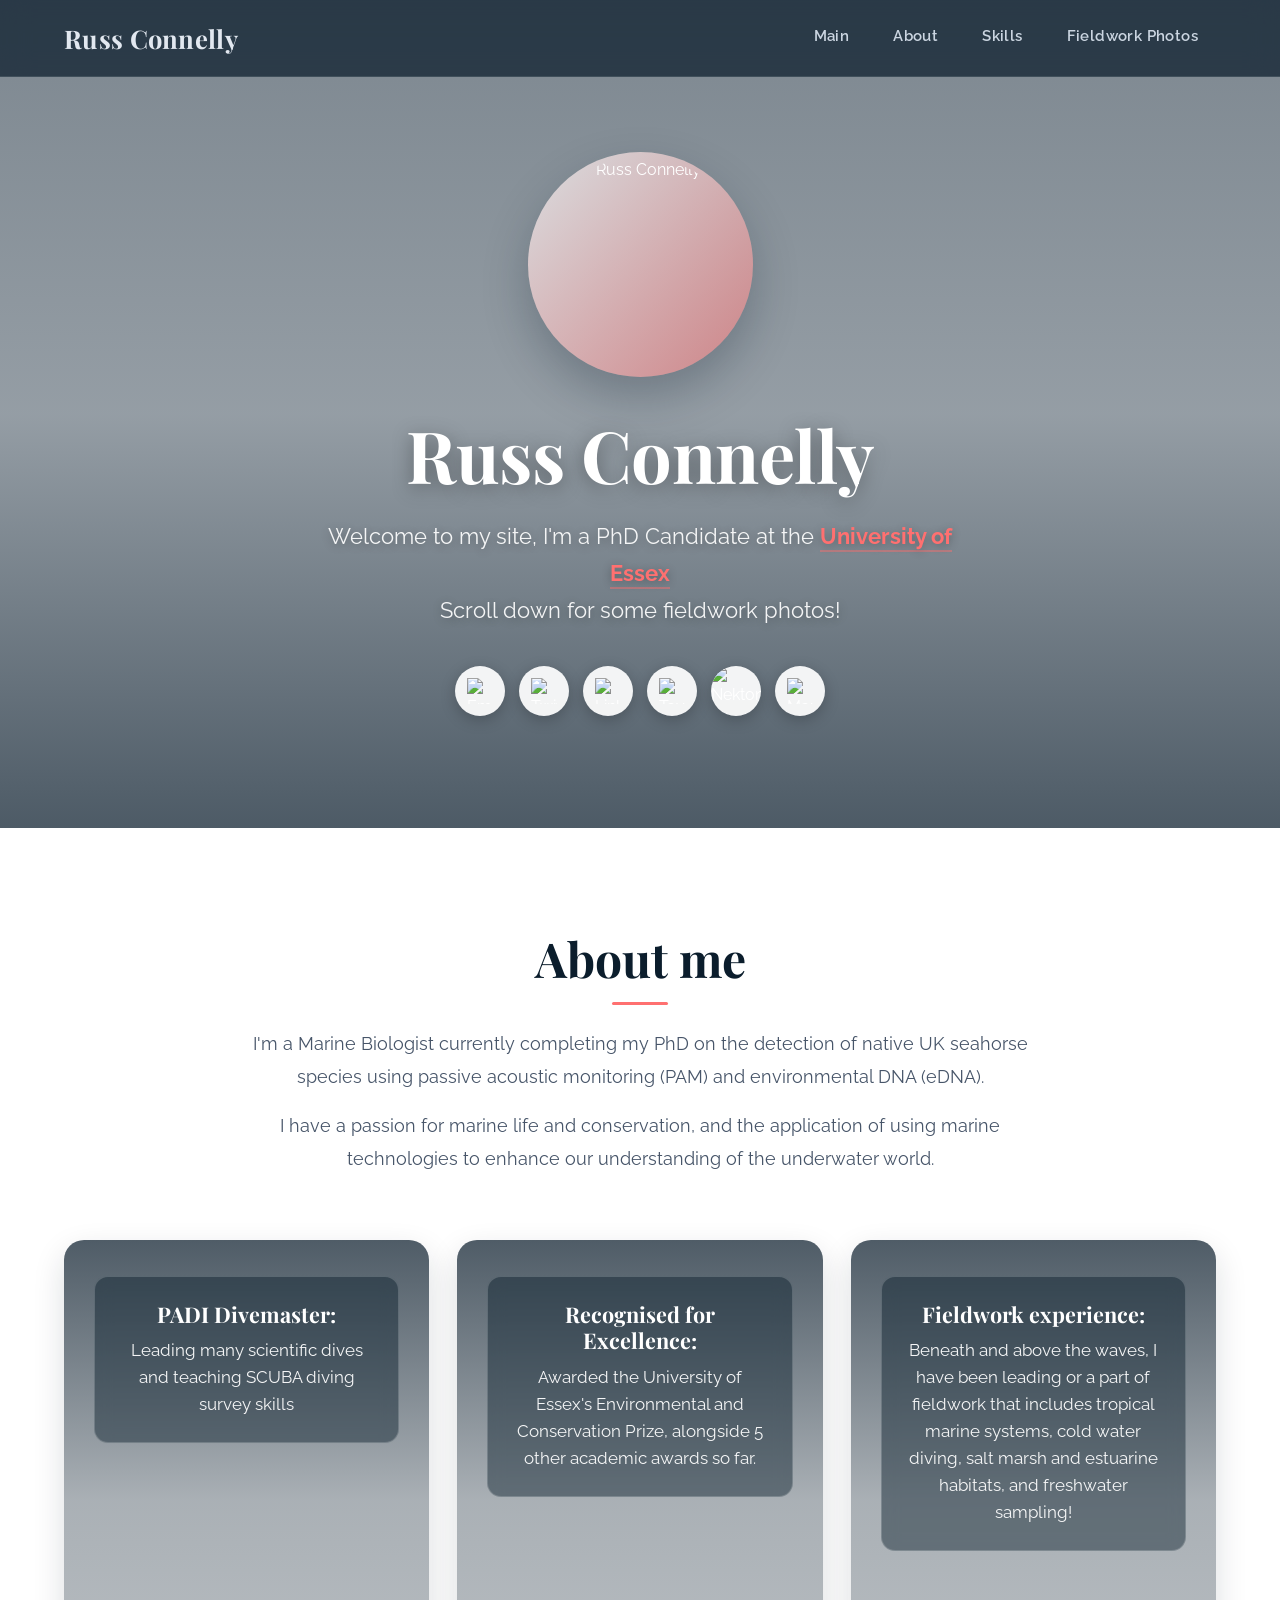
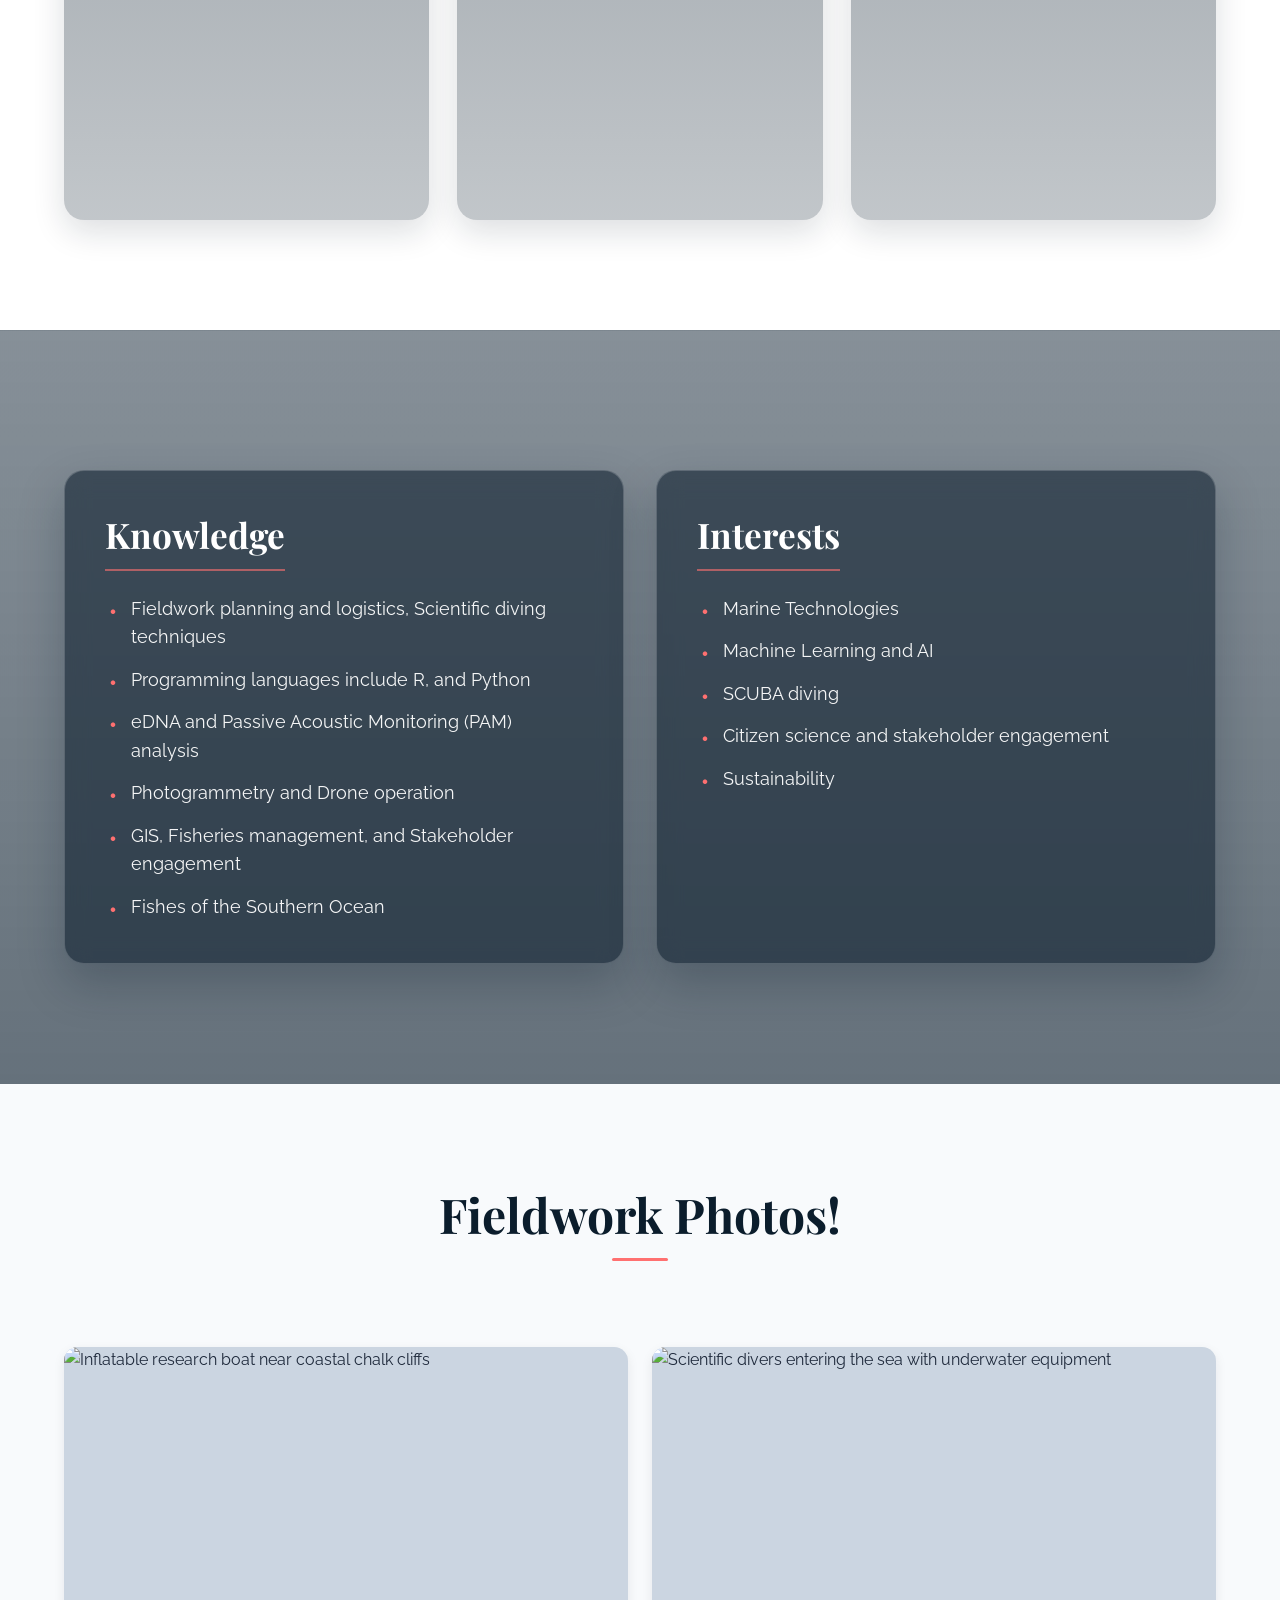
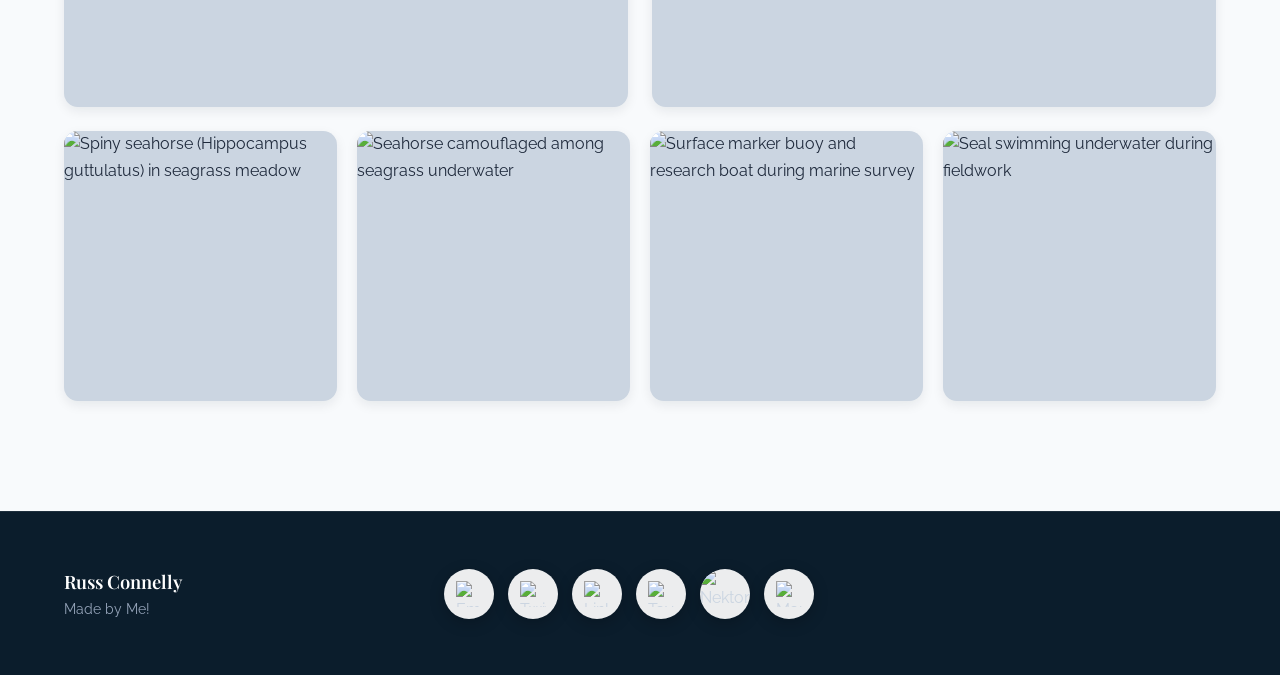
==== index.html @ e9d7b0de "Modernize website design and remove updates section" ====
<!DOCTYPE html>
<html lang="en">
<head>
  <meta charset="utf-8">
  <meta name="viewport" content="width=device-width, initial-scale=1.0">
  <meta name="keywords" content="Marine biology, oceanography, marine ecosystems, marine conservation, marine organisms, marine biodiversity, coral reefs, deep-sea life, marine pollution, marine habitats, marine research, marine biologist, aquatic life, marine science, marine wildlife, coastal ecosystems, ocean conservation, marine animals, marine ecosystems threats, marine life protection, marine species, ocean acidification, marine biology courses, marine mammals, marine biology jobs, marine biology degree, ocean exploration, marine biology careers, marine life diversity, underwater ecosystems, marine ecology, marine biology programs, ocean habitat, marine biology salary, marine biology internships, marine biology research, marine life conservation, sustainable fisheries, endangered marine species, oceanic lifeforms, marine biology graduate programs, marine biology fieldwork, marine food chains, marine plankton, marine ecosystems health, coastal marine life, ocean pollution, marine invertebrates, oceanography degree, climate change impact on oceans, Marine biology UK, marine biology degree UK, University of Essex marine biology, marine biology courses UK, marine biology research UK, UK marine ecosystems, marine conservation UK, marine biology jobs UK, UK coastal ecosystems, UK marine species, Essex marine biology, marine science UK, UK marine biodiversity, marine biology PhD UK, marine life UK, marine biology internships UK, marine research institutes UK, University of Essex marine science, UK oceanography programs, marine habitats UK, UK marine mammals, UK ocean acidification, marine biology fieldwork UK, University of Essex marine conservation, UK coastal marine life, UK marine wildlife, marine biology graduate programs UK, Essex university ocean research, UK marine biology research centres, marine biology scholarships UK, marine biology Essex degree, UK deep-sea ecosystems, UK marine pollution, marine biologist salary UK, marine biology societies UK, UK oceanic lifeforms, marine biology master's UK, marine science courses UK, marine biodiversity Essex, University of Essex environmental science, marine biology career paths UK, UK marine science conferences, UK underwater ecosystems, UK marine life protection, University of Essex marine internships, UK marine biologist training, Essex marine research programs, UK marine food chains, UK sustainable fisheries, marine biology research UK universities">
  <meta name="description" content="Welcome to my site! Here I will share with you what I've been up to in my PhD in Marine Biology!">
  <title>Russ Connelly - Marine Biologist</title>

  <!-- Google Fonts: Playfair Display & Raleway -->
  <link rel="preconnect" href="https://fonts.googleapis.com">
  <link rel="preconnect" href="https://fonts.gstatic.com" crossorigin>
  <link href="https://fonts.googleapis.com/css2?family=Playfair+Display:ital,wght@0,400..900;1,400..900&family=Raleway:ital,wght@0,100..900;1,100..900&display=swap" rel="stylesheet">

  <!-- Main Stylesheet -->
  <link rel="stylesheet" href="index.css" media="screen">

  <!-- Open Graph / Social Meta -->
  <meta property="og:title" content="Russ Connelly - Marine Biologist">
  <meta property="og:description" content="PhD candidate at the University of Essex">
  <meta property="og:image" content="images/IMG_9740.JPEG">
  <meta property="og:url" content="https://russconnelly.github.io/Russ-Connelly/">
  <meta property="og:type" content="website">
  <meta name="theme-color" content="#0b1d2c">

  <script type="application/ld+json">{
    "@context": "https://schema.org",
    "@type": "Person",
    "name": "Russ Connelly",
    "jobTitle": "Marine Biologist & PhD Candidate",
    "affiliation": {
      "@type": "Organization",
      "name": "University of Essex"
    },
    "url": "https://russconnelly.github.io/Russ-Connelly/",
    "sameAs": [
      "mailto:r.connelly@essex.ac.uk",
      "https://x.com/RussConnelly_",
      "https://www.linkedin.com/in/Russ-Connelly/",
      "https://taylorlab.science/",
      "https://nektonmission.org/",
      "https://mtru.uk/"
    ]
  }</script>
</head>
<body>

  <!-- Navigation Header -->
  <header class="site-header" id="sec-11b4">
    <div class="container header-inner">
      <a class="brand-logo" href="#sec-55c2">Russ Connelly</a>

      <button class="menu-toggle" id="menu-toggle" aria-label="Toggle navigation menu" aria-expanded="false">
        <svg viewBox="0 0 24 24" aria-hidden="true">
          <path d="M3 6h18v2H3V6zm0 5h18v2H3v-2zm0 5h18v2H3v-2z"></path>
        </svg>
      </button>

      <nav aria-label="Primary Navigation">
        <ul class="nav-links" id="nav-links">
          <li><a href="#sec-55c2">Main</a></li>
          <li><a href="#sec-413a">About</a></li>
          <li><a href="#sec-7f2e">Skills</a></li>
          <li><a href="#sec-f798">Fieldwork Photos</a></li>
        </ul>
      </nav>
    </div>
  </header>

  <!-- Hero Section -->
  <section class="hero-section" id="sec-55c2">
    <div class="hero-content">
      <div class="hero-avatar-wrap">
        <img class="hero-avatar" src="images/IMG_9740.JPEG" alt="Russ Connelly">
      </div>
      <h1 class="hero-title">Russ Connelly</h1>
      <p class="hero-subtitle">
        Welcome to my site, I'm a PhD Candidate at the
        <a href="https://www.essex.ac.uk/" class="hero-link" target="_blank" rel="noopener">University of Essex</a><br>
        Scroll down for some fieldwork photos!
      </p>

      <div class="social-links" aria-label="Social and Affiliation Links">
        <a class="social-btn" href="mailto:r.connelly@essex.ac.uk" title="Email">
          <img src="images/646094.png" alt="Email">
        </a>
        <a class="social-btn" href="https://x.com/RussConnelly_" target="_blank" rel="noopener" title="Twitter / X">
          <img src="images/11823292.png" alt="Twitter / X">
        </a>
        <a class="social-btn" href="https://www.linkedin.com/in/Russ-Connelly/" target="_blank" rel="noopener" title="LinkedIn">
          <img src="images/2397.png" alt="LinkedIn">
        </a>
        <a class="social-btn" href="https://taylorlab.science/" target="_blank" rel="noopener" title="Taylor Lab">
          <img src="images/dna-science-icon.svg" alt="Taylor Lab">
        </a>
        <a class="social-btn social-btn-full" href="https://nektonmission.org/" target="_blank" rel="noopener" title="Nekton Mission">
          <img src="images/2XUowI1K_400x400.jpg" alt="Nekton Mission">
        </a>
        <a class="social-btn" href="https://mtru.uk/" target="_blank" rel="noopener" title="Marine Technology Research Unit">
          <img src="images/underwater-camera.png" alt="Marine Technology Research Unit">
        </a>
      </div>
    </div>
  </section>

  <!-- About Me Section -->
  <section class="about-section" id="sec-413a">
    <div class="container">
      <div class="section-header">
        <h2 class="section-title">About me</h2>
        <div class="section-lead">
          <p>I'm a Marine Biologist currently completing my PhD on the detection of native UK seahorse species using passive acoustic monitoring (PAM) and environmental DNA (eDNA).</p>
          <p>I have a passion for marine life and conservation, and the application of using marine technologies to enhance our understanding of the underwater world.</p>
        </div>
      </div>

      <div class="feature-grid">
        <article class="feature-card feature-card-1">
          <div class="feature-card-content">
            <h3 class="feature-card-title">PADI Divemaster:</h3>
            <p class="feature-card-text">Leading many scientific dives and teaching SCUBA diving survey skills</p>
          </div>
        </article>

        <article class="feature-card feature-card-2">
          <div class="feature-card-content">
            <h3 class="feature-card-title">Recognised for Excellence:</h3>
            <p class="feature-card-text">Awarded the University of Essex's Environmental and Conservation Prize, alongside 5 other academic awards so far.</p>
          </div>
        </article>

        <article class="feature-card feature-card-3">
          <div class="feature-card-content">
            <h3 class="feature-card-title">Fieldwork experience:</h3>
            <p class="feature-card-text">Beneath and above the waves, I have been leading or a part of fieldwork that includes tropical marine systems, cold water diving, salt marsh and estuarine habitats, and freshwater sampling!</p>
          </div>
        </article>
      </div>
    </div>
  </section>

  <!-- Skills: Knowledge & Interests Section -->
  <section class="skills-section" id="sec-7f2e">
    <div class="container">
      <div class="skills-grid">
        <div class="skills-card">
          <h2>Knowledge</h2>
          <ul class="skills-list">
            <li>Fieldwork planning and logistics, Scientific diving techniques</li>
            <li>Programming languages include R, and Python</li>
            <li>eDNA and Passive Acoustic Monitoring (PAM) analysis</li>
            <li>Photogrammetry and Drone operation</li>
            <li>GIS, Fisheries management, and Stakeholder engagement</li>
            <li>Fishes of the Southern Ocean</li>
          </ul>
        </div>

        <div class="skills-card">
          <h2>Interests</h2>
          <ul class="skills-list">
            <li>Marine Technologies</li>
            <li>Machine Learning and AI</li>
            <li>SCUBA diving</li>
            <li>Citizen science and stakeholder engagement</li>
            <li>Sustainability</li>
          </ul>
        </div>
      </div>
    </div>
  </section>

  <!-- Fieldwork Photos Section -->
  <section class="gallery-section" id="sec-f798">
    <div class="container">
      <div class="section-header">
        <h2 class="section-title">Fieldwork Photos!</h2>
      </div>

      <div class="gallery-top-row">
        <div class="gallery-item" data-full="images/GPTempDownload.JPG">
          <img src="images/GPTempDownload.JPG" alt="Inflatable research boat near coastal chalk cliffs" loading="lazy">
        </div>
        <div class="gallery-item" data-full="images/26ca0979-ddf5-42e2-aeb7-3ee1c2e6e1f6.JPEG">
          <img src="images/26ca0979-ddf5-42e2-aeb7-3ee1c2e6e1f6.JPEG" alt="Scientific divers entering the sea with underwater equipment" loading="lazy">
        </div>
      </div>

      <div class="gallery-bottom-row">
        <div class="gallery-item" data-full="images/IMG_2900.PNG">
          <img src="images/IMG_2900.PNG" alt="Spiny seahorse (Hippocampus guttulatus) in seagrass meadow" loading="lazy">
        </div>
        <div class="gallery-item" data-full="images/IMG_2293.JPEG">
          <img src="images/IMG_2293.JPEG" alt="Seahorse camouflaged among seagrass underwater" loading="lazy">
        </div>
        <div class="gallery-item" data-full="images/GOPR0426.JPG">
          <img src="images/GOPR0426.JPG" alt="Surface marker buoy and research boat during marine survey" loading="lazy">
        </div>
        <div class="gallery-item" data-full="images/WhatsAppImage2024-10-08at12.06.51_e5004b96.jpg">
          <img src="images/WhatsAppImage2024-10-08at12.06.51_e5004b96.jpg" alt="Seal swimming underwater during fieldwork" loading="lazy">
        </div>
      </div>
    </div>
  </section>

  <!-- Lightbox Modal for Photos -->
  <div class="lightbox" id="lightbox" role="dialog" aria-modal="true" aria-label="Photo preview">
    <button class="lightbox-close" id="lightbox-close" aria-label="Close photo preview">&times;</button>
    <img class="lightbox-img" id="lightbox-img" src="" alt="Expanded fieldwork photo">
  </div>

  <!-- Footer -->
  <footer class="site-footer" id="sec-e04b">
    <div class="container footer-inner">
      <div class="footer-brand">
        <h6>
          Russ Connelly
          <span>Made by Me!</span>
        </h6>
      </div>

      <div class="social-links" aria-label="Footer Social and Affiliation Links">
        <a class="social-btn" href="mailto:r.connelly@essex.ac.uk" title="Email">
          <img src="images/646094.png" alt="Email">
        </a>
        <a class="social-btn" href="https://x.com/RussConnelly_" target="_blank" rel="noopener" title="Twitter / X">
          <img src="images/11823292.png" alt="Twitter / X">
        </a>
        <a class="social-btn" href="https://www.linkedin.com/in/Russ-Connelly/" target="_blank" rel="noopener" title="LinkedIn">
          <img src="images/2397.png" alt="LinkedIn">
        </a>
        <a class="social-btn" href="https://taylorlab.science/" target="_blank" rel="noopener" title="Taylor Lab">
          <img src="images/dna-science-icon.svg" alt="Taylor Lab">
        </a>
        <a class="social-btn social-btn-full" href="https://nektonmission.org/" target="_blank" rel="noopener" title="Nekton Mission">
          <img src="images/2XUowI1K_400x400.jpg" alt="Nekton Mission">
        </a>
        <a class="social-btn" href="https://mtru.uk/" target="_blank" rel="noopener" title="Marine Technology Research Unit">
          <img src="images/underwater-camera.png" alt="Marine Technology Research Unit">
        </a>
      </div>

      <div class="footer-spacer" aria-hidden="true"></div>
    </div>
  </footer>

  <!-- Interactive Scripts (Mobile Menu, Sticky Header, Photo Lightbox) -->
  <script>
    // Header scroll state
    const header = document.getElementById('sec-11b4');
    window.addEventListener('scroll', () => {
      if (window.scrollY > 30) {
        header.classList.add('scrolled');
      } else {
        header.classList.remove('scrolled');
      }
    });

    // Mobile navigation toggle
    const menuToggle = document.getElementById('menu-toggle');
    const navLinks = document.getElementById('nav-links');
    menuToggle.addEventListener('click', () => {
      const isOpen = navLinks.classList.toggle('open');
      menuToggle.setAttribute('aria-expanded', isOpen);
    });

    navLinks.querySelectorAll('a').forEach(link => {
      link.addEventListener('click', () => {
        navLinks.classList.remove('open');
        menuToggle.setAttribute('aria-expanded', 'false');
      });
    });

    // Lightbox for fieldwork photos
    const lightbox = document.getElementById('lightbox');
    const lightboxImg = document.getElementById('lightbox-img');
    const lightboxClose = document.getElementById('lightbox-close');

    document.querySelectorAll('.gallery-item').forEach(item => {
      item.addEventListener('click', () => {
        const fullSrc = item.getAttribute('data-full');
        const imgAlt = item.querySelector('img').getAttribute('alt');
        lightboxImg.src = fullSrc;
        lightboxImg.alt = imgAlt;
        lightbox.classList.add('open');
      });
    });

    const closeLightbox = () => {
      lightbox.classList.remove('open');
      setTimeout(() => { lightboxImg.src = ''; }, 250);
    };

    lightboxClose.addEventListener('click', closeLightbox);
    lightbox.addEventListener('click', (e) => {
      if (e.target === lightbox) closeLightbox();
    });
    document.addEventListener('keydown', (e) => {
      if (e.key === 'Escape' && lightbox.classList.contains('open')) {
        closeLightbox();
      }
    });
  </script>
</body>
</html>
---- index.css ----
/* ==========================================================================
   Russ Connelly - Marine Biologist Portfolio
   Modernized Custom Stylesheet (Preserving Playfair Display & Raleway Vibe)
   ========================================================================== */

:root {
  --font-heading: 'Playfair Display', Georgia, serif;
  --font-body: 'Raleway', -apple-system, BlinkMacSystemFont, sans-serif;
  --color-ocean-deep: #0b1d2c;
  --color-ocean-mid: #13334c;
  --color-teal: #38bdf8;
  --color-coral: #ff7070;
  --color-coral-hover: #ff5252;
  --color-text-dark: #1e293b;
  --color-text-muted: #475569;
  --color-bg-light: #f8fafc;
  --color-white: #ffffff;
  --shadow-sm: 0 4px 12px rgba(11, 29, 44, 0.08);
  --shadow-md: 0 12px 32px rgba(11, 29, 44, 0.14);
  --shadow-lg: 0 20px 45px rgba(11, 29, 44, 0.25);
  --radius-md: 14px;
  --radius-lg: 20px;
  --transition: 0.3s cubic-bezier(0.25, 0.8, 0.25, 1);
}

*, *::before, *::after {
  box-sizing: border-box;
  margin: 0;
  padding: 0;
}

html {
  scroll-behavior: smooth;
  font-size: 16px;
}

body {
  font-family: var(--font-body);
  color: var(--color-text-dark);
  background-color: var(--color-bg-light);
  line-height: 1.65;
  overflow-x: hidden;
  -webkit-font-smoothing: antialiased;
}

h1, h2, h3, h4, h5, h6 {
  font-family: var(--font-heading);
  font-weight: 700;
  line-height: 1.25;
}

a {
  color: inherit;
  text-decoration: none;
  transition: var(--transition);
}

img {
  max-width: 100%;
  display: block;
}

.container {
  max-width: 1200px;
  margin: 0 auto;
  padding: 0 24px;
}

/* ==========================================================================
   Navigation Header
   ========================================================================== */

.site-header {
  position: fixed;
  top: 0;
  left: 0;
  width: 100%;
  z-index: 1000;
  background: rgba(11, 29, 44, 0.72);
  backdrop-filter: blur(14px);
  -webkit-backdrop-filter: blur(14px);
  border-bottom: 1px solid rgba(255, 255, 255, 0.1);
  transition: var(--transition);
}

.site-header.scrolled {
  background: rgba(11, 29, 44, 0.92);
  box-shadow: 0 4px 20px rgba(0, 0, 0, 0.25);
}

.header-inner {
  display: flex;
  align-items: center;
  justify-content: space-between;
  height: 76px;
}

.brand-logo {
  font-family: var(--font-heading);
  font-size: 1.6rem;
  font-weight: 700;
  color: #e2e8f0;
  letter-spacing: 0.3px;
}

.brand-logo:hover {
  color: var(--color-white);
}

.nav-links {
  display: flex;
  align-items: center;
  gap: 8px;
  list-style: none;
}

.nav-links a {
  display: inline-block;
  padding: 8px 18px;
  color: #cbd5e1;
  font-weight: 600;
  font-size: 0.95rem;
  letter-spacing: 0.4px;
  border-bottom: 2px solid transparent;
  transition: var(--transition);
}

.nav-links a:hover,
.nav-links a.active {
  color: var(--color-white);
  border-bottom-color: #94a3b8;
}

/* Mobile Menu Button */
.menu-toggle {
  display: none;
  background: transparent;
  border: none;
  color: var(--color-white);
  cursor: pointer;
  padding: 8px;
  z-index: 1002;
}

.menu-toggle svg {
  width: 28px;
  height: 28px;
  fill: currentColor;
}

/* ==========================================================================
   Hero Section (#sec-55c2)
   ========================================================================== */

.hero-section {
  position: relative;
  min-height: 92vh;
  display: flex;
  align-items: center;
  justify-content: center;
  padding: 130px 24px 90px;
  background-image:
    linear-gradient(180deg, rgba(11, 29, 44, 0.52) 0%, rgba(11, 29, 44, 0.42) 50%, rgba(11, 29, 44, 0.72) 100%),
    url('images/IMG_1558.JPEG');
  background-size: cover;
  background-position: 50% 50%;
  color: var(--color-white);
  text-align: center;
}

.hero-content {
  max-width: 820px;
  margin: 0 auto;
  animation: fadeInUp 0.8s ease-out;
}

.hero-avatar-wrap {
  position: relative;
  width: 225px;
  height: 225px;
  margin: 0 auto 32px;
  border-radius: 50%;
  padding: 5px;
  background: linear-gradient(135deg, rgba(255, 255, 255, 0.7), rgba(255, 112, 112, 0.55));
  box-shadow: var(--shadow-lg);
}

.hero-avatar {
  width: 100%;
  height: 100%;
  object-fit: cover;
  border-radius: 50%;
}

.hero-title {
  font-size: clamp(2.8rem, 6vw, 4.5rem);
  margin-bottom: 20px;
  text-shadow: 0 4px 20px rgba(0, 0, 0, 0.35);
  letter-spacing: -0.5px;
}

.hero-subtitle {
  font-size: clamp(1.1rem, 2.2vw, 1.35rem);
  font-weight: 400;
  color: rgba(255, 255, 255, 0.92);
  max-width: 650px;
  margin: 0 auto 36px;
  line-height: 1.7;
  text-shadow: 0 2px 10px rgba(0, 0, 0, 0.3);
}

.hero-link {
  color: var(--color-coral);
  font-weight: 700;
  border-bottom: 2px solid rgba(255, 112, 112, 0.45);
  padding-bottom: 1px;
}

.hero-link:hover {
  color: #ff9494;
  border-bottom-color: #ff9494;
}

/* Social / Affiliation Icon Bar */
.social-links {
  display: flex;
  align-items: center;
  justify-content: center;
  flex-wrap: wrap;
  gap: 14px;
}

.social-btn {
  display: flex;
  align-items: center;
  justify-content: center;
  width: 50px;
  height: 50px;
  border-radius: 50%;
  background: rgba(255, 255, 255, 0.92);
  box-shadow: 0 4px 15px rgba(0, 0, 0, 0.22);
  transition: var(--transition);
  position: relative;
  overflow: hidden;
}

.social-btn:hover {
  transform: translateY(-4px) scale(1.06);
  background: var(--color-white);
  box-shadow: 0 8px 25px rgba(0, 0, 0, 0.32);
}

.social-btn img {
  width: 26px;
  height: 26px;
  object-fit: contain;
}

.social-btn.social-btn-full img {
  width: 100%;
  height: 100%;
  object-fit: cover;
}

/* ==========================================================================
   About Me Section (#sec-413a)
   ========================================================================== */

.about-section {
  padding: 100px 0 110px;
  background-color: var(--color-white);
}

.section-header {
  max-width: 780px;
  margin: 0 auto 64px;
  text-align: center;
}

.section-title {
  font-size: clamp(2.2rem, 4vw, 3rem);
  color: var(--color-ocean-deep);
  margin-bottom: 22px;
  position: relative;
  display: inline-block;
}

.section-title::after {
  content: '';
  display: block;
  width: 56px;
  height: 3px;
  background: var(--color-coral);
  margin: 14px auto 0;
  border-radius: 2px;
}

.section-lead {
  font-size: 1.15rem;
  color: var(--color-text-muted);
  line-height: 1.8;
}

.section-lead p + p {
  margin-top: 16px;
}

/* 3 Feature Image Cards */
.feature-grid {
  display: grid;
  grid-template-columns: repeat(3, 1fr);
  gap: 28px;
}

.feature-card {
  position: relative;
  min-height: 580px;
  border-radius: var(--radius-lg);
  overflow: hidden;
  box-shadow: var(--shadow-md);
  display: flex;
  flex-direction: column;
  justify-content: flex-start;
  padding: 36px 30px;
  color: var(--color-white);
  text-align: center;
  background-size: cover;
  background-position: 50% 50%;
  transition: var(--transition);
}

.feature-card::before {
  content: '';
  position: absolute;
  inset: 0;
  background: linear-gradient(
    180deg,
    rgba(11, 29, 44, 0.72) 0%,
    rgba(11, 29, 44, 0.35) 45%,
    rgba(11, 29, 44, 0.25) 100%
  );
  transition: var(--transition);
  z-index: 1;
}

.feature-card:hover {
  transform: translateY(-6px);
  box-shadow: var(--shadow-lg);
}

.feature-card:hover::before {
  background: linear-gradient(
    180deg,
    rgba(11, 29, 44, 0.78) 0%,
    rgba(11, 29, 44, 0.28) 50%,
    rgba(11, 29, 44, 0.2) 100%
  );
}

.feature-card-1 {
  background-image: url('images/IMG_9671.JPEG');
}

.feature-card-2 {
  background-image: url('images/F1AB1A93-F50F-4BEF-A17F-3FB1F17EDBA0.jpg');
}

.feature-card-3 {
  background-image: url('images/a83e6e49-2e49-4920-bbe7-ef007a8f6bc9.JPEG');
}

.feature-card-content {
  position: relative;
  z-index: 2;
  background: rgba(11, 29, 44, 0.45);
  backdrop-filter: blur(8px);
  -webkit-backdrop-filter: blur(8px);
  border: 1px solid rgba(255, 255, 255, 0.18);
  border-radius: var(--radius-md);
  padding: 24px 22px;
}

.feature-card-title {
  font-family: var(--font-heading);
  font-size: 1.35rem;
  font-weight: 700;
  margin-bottom: 10px;
  color: var(--color-white);
  display: block;
}

.feature-card-text {
  font-family: var(--font-body);
  font-size: 1.05rem;
  font-weight: 400;
  line-height: 1.6;
  color: rgba(255, 255, 255, 0.94);
}

/* ==========================================================================
   Skills: Knowledge & Interests Section (#sec-7f2e)
   ========================================================================== */

.skills-section {
  position: relative;
  padding: 120px 0;
  background-image:
    linear-gradient(180deg, rgba(11, 29, 44, 0.48) 0%, rgba(11, 29, 44, 0.62) 100%),
    url('images/IMG_9735.JPEG');
  background-size: cover;
  background-position: 50% 50%;
  color: var(--color-white);
}

.skills-grid {
  display: grid;
  grid-template-columns: repeat(2, 1fr);
  gap: 32px;
  margin-top: 20px;
}

.skills-card {
  background: rgba(11, 29, 44, 0.58);
  backdrop-filter: blur(12px);
  -webkit-backdrop-filter: blur(12px);
  border: 1px solid rgba(255, 255, 255, 0.18);
  border-radius: var(--radius-lg);
  padding: 42px 40px;
  box-shadow: var(--shadow-lg);
  transition: var(--transition);
}

.skills-card:hover {
  background: rgba(11, 29, 44, 0.68);
  transform: translateY(-4px);
}

.skills-card h2 {
  font-size: 2.2rem;
  margin-bottom: 24px;
  color: var(--color-white);
  border-bottom: 2px solid rgba(255, 112, 112, 0.6);
  padding-bottom: 12px;
  display: inline-block;
}

.skills-list {
  list-style: none;
  display: flex;
  flex-direction: column;
  gap: 14px;
}

.skills-list li {
  font-size: 1.15rem;
  line-height: 1.55;
  color: rgba(255, 255, 255, 0.95);
  position: relative;
  padding-left: 26px;
}

.skills-list li::before {
  content: '•';
  position: absolute;
  left: 4px;
  top: -1px;
  color: var(--color-coral);
  font-size: 1.4rem;
  font-weight: bold;
}

/* ==========================================================================
   Fieldwork Photos Section (#sec-f798)
   ========================================================================== */

.gallery-section {
  padding: 100px 0 110px;
  background-color: var(--color-bg-light);
}

.gallery-top-row {
  display: grid;
  grid-template-columns: repeat(2, 1fr);
  gap: 24px;
  margin-bottom: 24px;
}

.gallery-bottom-row {
  display: grid;
  grid-template-columns: repeat(4, 1fr);
  gap: 20px;
}

.gallery-item {
  position: relative;
  border-radius: var(--radius-md);
  overflow: hidden;
  box-shadow: var(--shadow-sm);
  background-color: #cbd5e1;
  cursor: pointer;
  transition: var(--transition);
}

.gallery-top-row .gallery-item {
  height: 360px;
}

.gallery-bottom-row .gallery-item {
  height: 270px;
}

.gallery-item img {
  width: 100%;
  height: 100%;
  object-fit: cover;
  transition: transform 0.5s cubic-bezier(0.25, 0.8, 0.25, 1);
}

.gallery-item:hover {
  box-shadow: var(--shadow-md);
  transform: translateY(-4px);
}

.gallery-item:hover img {
  transform: scale(1.05);
}

/* Lightbox Modal for Fieldwork Photos */
.lightbox {
  position: fixed;
  inset: 0;
  background: rgba(11, 29, 44, 0.92);
  backdrop-filter: blur(8px);
  z-index: 2000;
  display: flex;
  align-items: center;
  justify-content: center;
  padding: 24px;
  opacity: 0;
  pointer-events: none;
  transition: opacity 0.25s ease;
}

.lightbox.open {
  opacity: 1;
  pointer-events: auto;
}

.lightbox-img {
  max-width: 92vw;
  max-height: 88vh;
  border-radius: var(--radius-md);
  box-shadow: var(--shadow-lg);
  object-fit: contain;
}

.lightbox-close {
  position: absolute;
  top: 24px;
  right: 28px;
  background: rgba(255, 255, 255, 0.15);
  border: none;
  color: var(--color-white);
  width: 44px;
  height: 44px;
  border-radius: 50%;
  font-size: 1.75rem;
  line-height: 1;
  cursor: pointer;
  display: flex;
  align-items: center;
  justify-content: center;
  transition: var(--transition);
}

.lightbox-close:hover {
  background: rgba(255, 255, 255, 0.3);
}

/* ==========================================================================
   Footer (#sec-e04b)
   ========================================================================== */

.site-footer {
  background-color: var(--color-ocean-deep);
  color: #cbd5e1;
  padding: 56px 0;
  border-top: 1px solid rgba(255, 255, 255, 0.08);
}

.footer-inner {
  display: flex;
  align-items: center;
  justify-content: space-between;
  flex-wrap: wrap;
  gap: 24px;
}

.footer-brand h6 {
  font-family: var(--font-heading);
  font-size: 1.15rem;
  color: var(--color-white);
  font-weight: 600;
  line-height: 1.5;
}

.footer-brand span {
  display: block;
  font-family: var(--font-body);
  font-size: 0.9rem;
  color: #94a3b8;
  font-weight: 400;
  margin-top: 2px;
}

.footer-spacer {
  width: 140px;
}

/* ==========================================================================
   Animations & Responsive Breakpoints
   ========================================================================== */

@keyframes fadeInUp {
  from {
    opacity: 0;
    transform: translateY(20px);
  }
  to {
    opacity: 1;
    transform: translateY(0);
  }
}

@media (max-width: 1024px) {
  .feature-grid {
    grid-template-columns: repeat(3, 1fr);
    gap: 20px;
  }

  .feature-card {
    min-height: 500px;
    padding: 24px 20px;
  }

  .gallery-bottom-row {
    grid-template-columns: repeat(2, 1fr);
  }
}

@media (max-width: 820px) {
  .menu-toggle {
    display: block;
  }

  .nav-links {
    position: fixed;
    top: 0;
    right: -100%;
    width: 280px;
    height: 100vh;
    background: rgba(11, 29, 44, 0.98);
    backdrop-filter: blur(16px);
    flex-direction: column;
    justify-content: center;
    gap: 20px;
    transition: right 0.35s ease;
    box-shadow: -10px 0 30px rgba(0, 0, 0, 0.4);
  }

  .nav-links.open {
    right: 0;
  }

  .nav-links a {
    font-size: 1.2rem;
    padding: 12px 24px;
  }

  .feature-grid {
    grid-template-columns: 1fr;
    gap: 24px;
  }

  .feature-card {
    min-height: 460px;
  }

  .skills-grid {
    grid-template-columns: 1fr;
  }

  .skills-card {
    padding: 32px 28px;
  }

  .gallery-top-row {
    grid-template-columns: 1fr;
  }

  .gallery-top-row .gallery-item {
    height: 300px;
  }

  .footer-inner {
    flex-direction: column;
    text-align: center;
  }

  .footer-spacer {
    display: none;
  }
}

@media (max-width: 520px) {
  .hero-section {
    padding: 115px 18px 70px;
  }

  .hero-avatar-wrap {
    width: 190px;
    height: 190px;
  }

  .gallery-bottom-row {
    grid-template-columns: 1fr;
  }

  .gallery-bottom-row .gallery-item {
    height: 260px;
  }
}
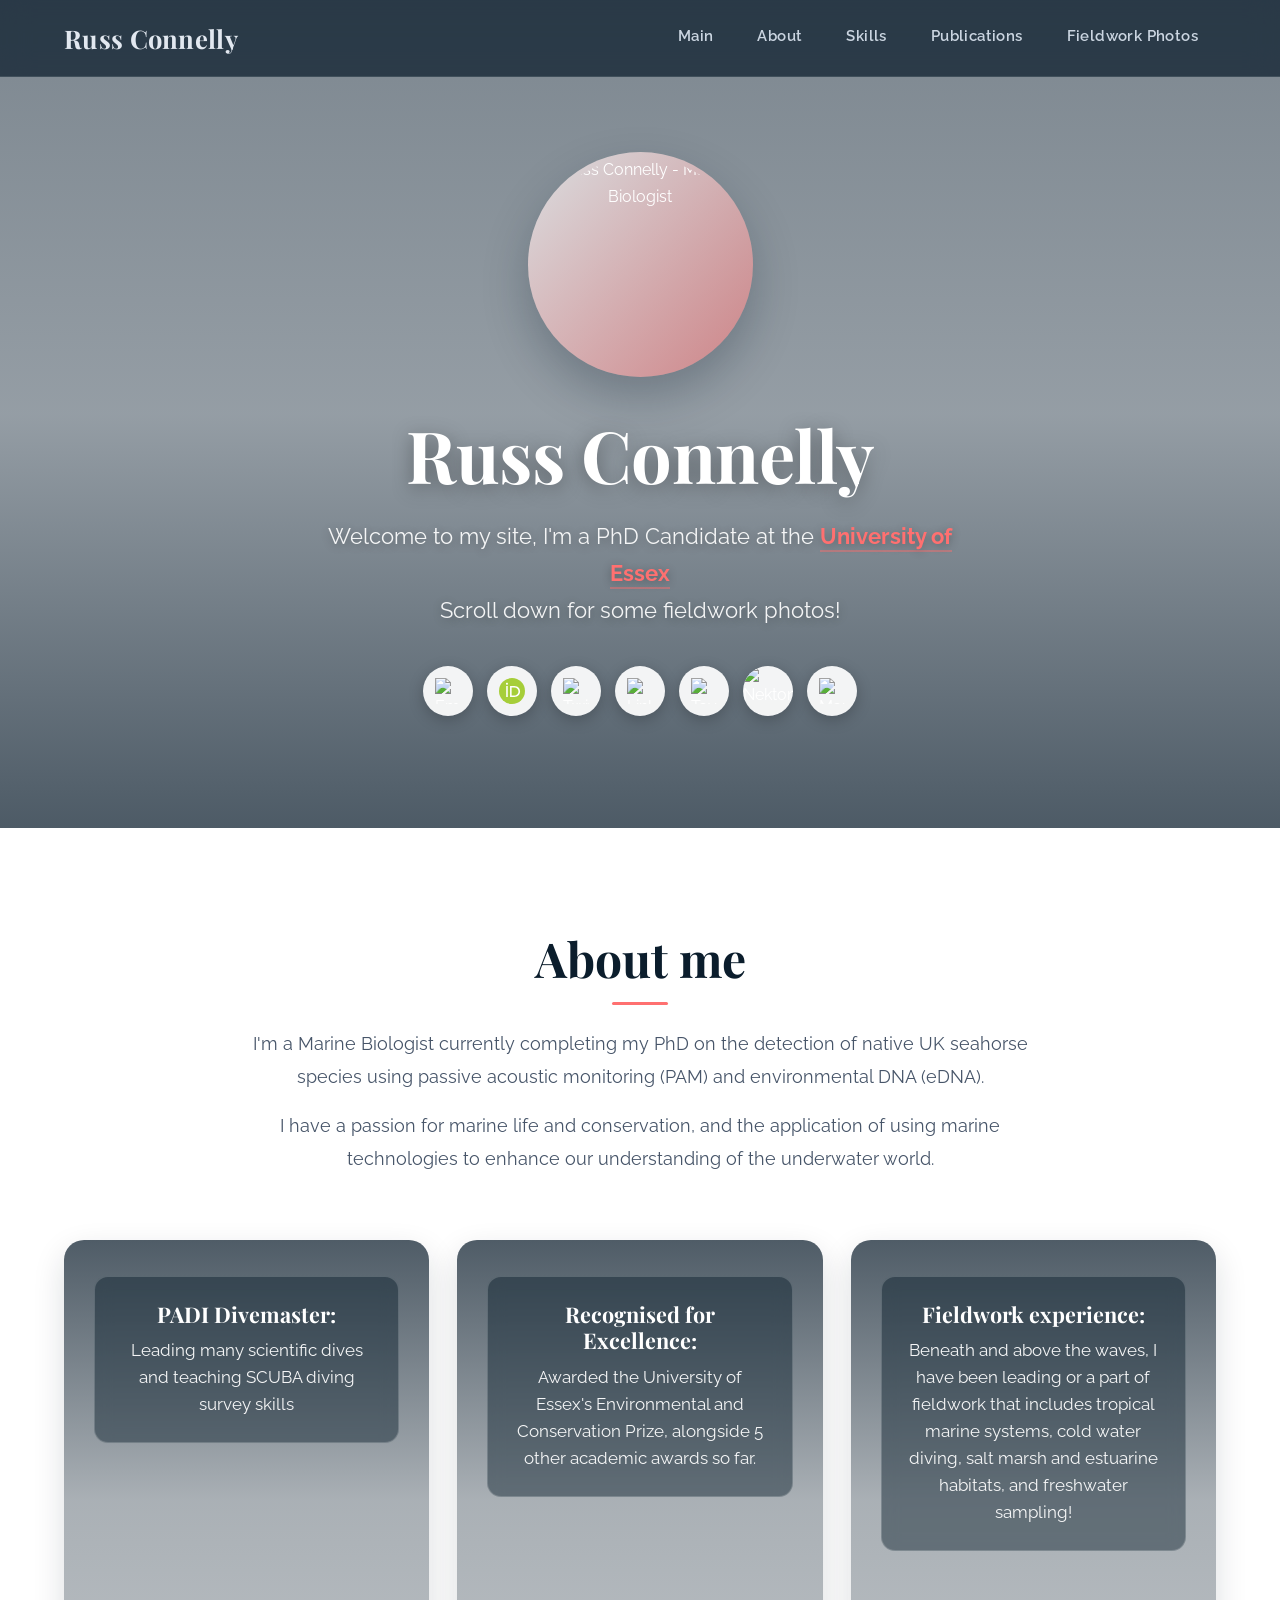
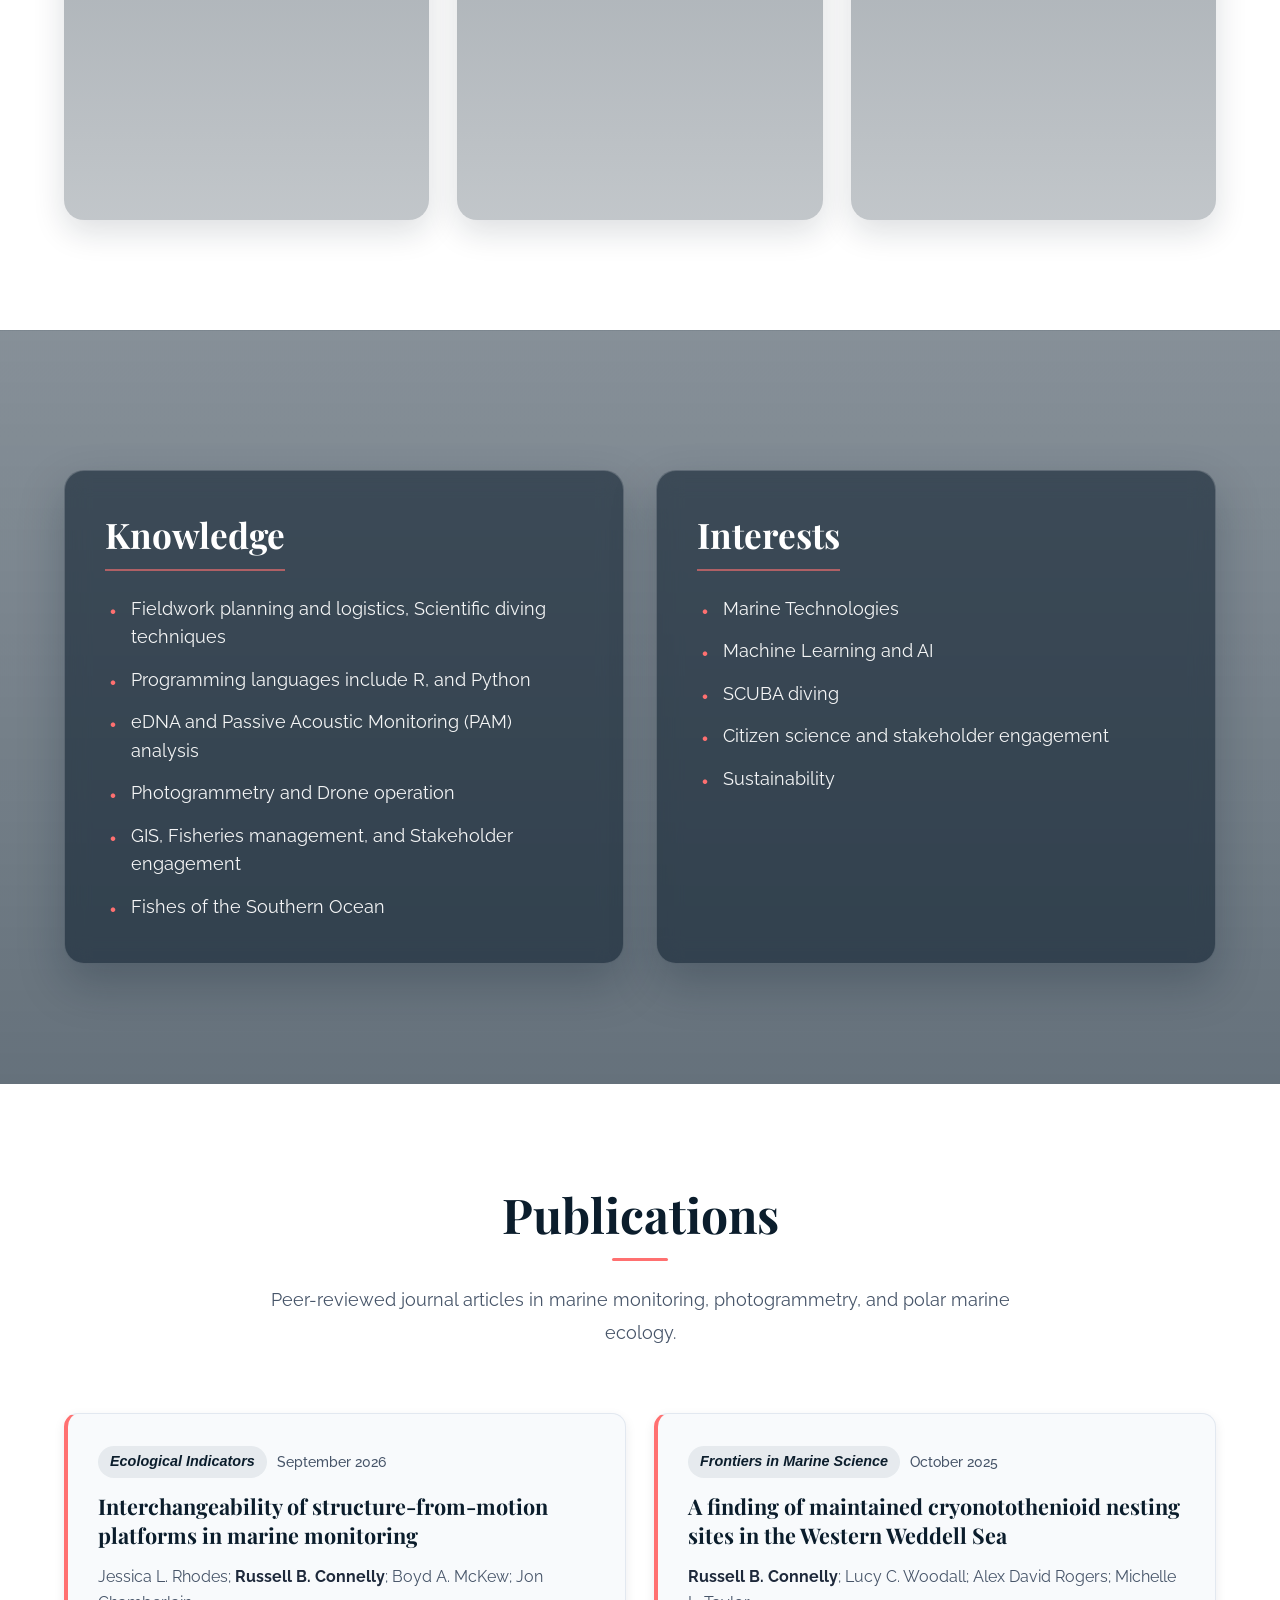
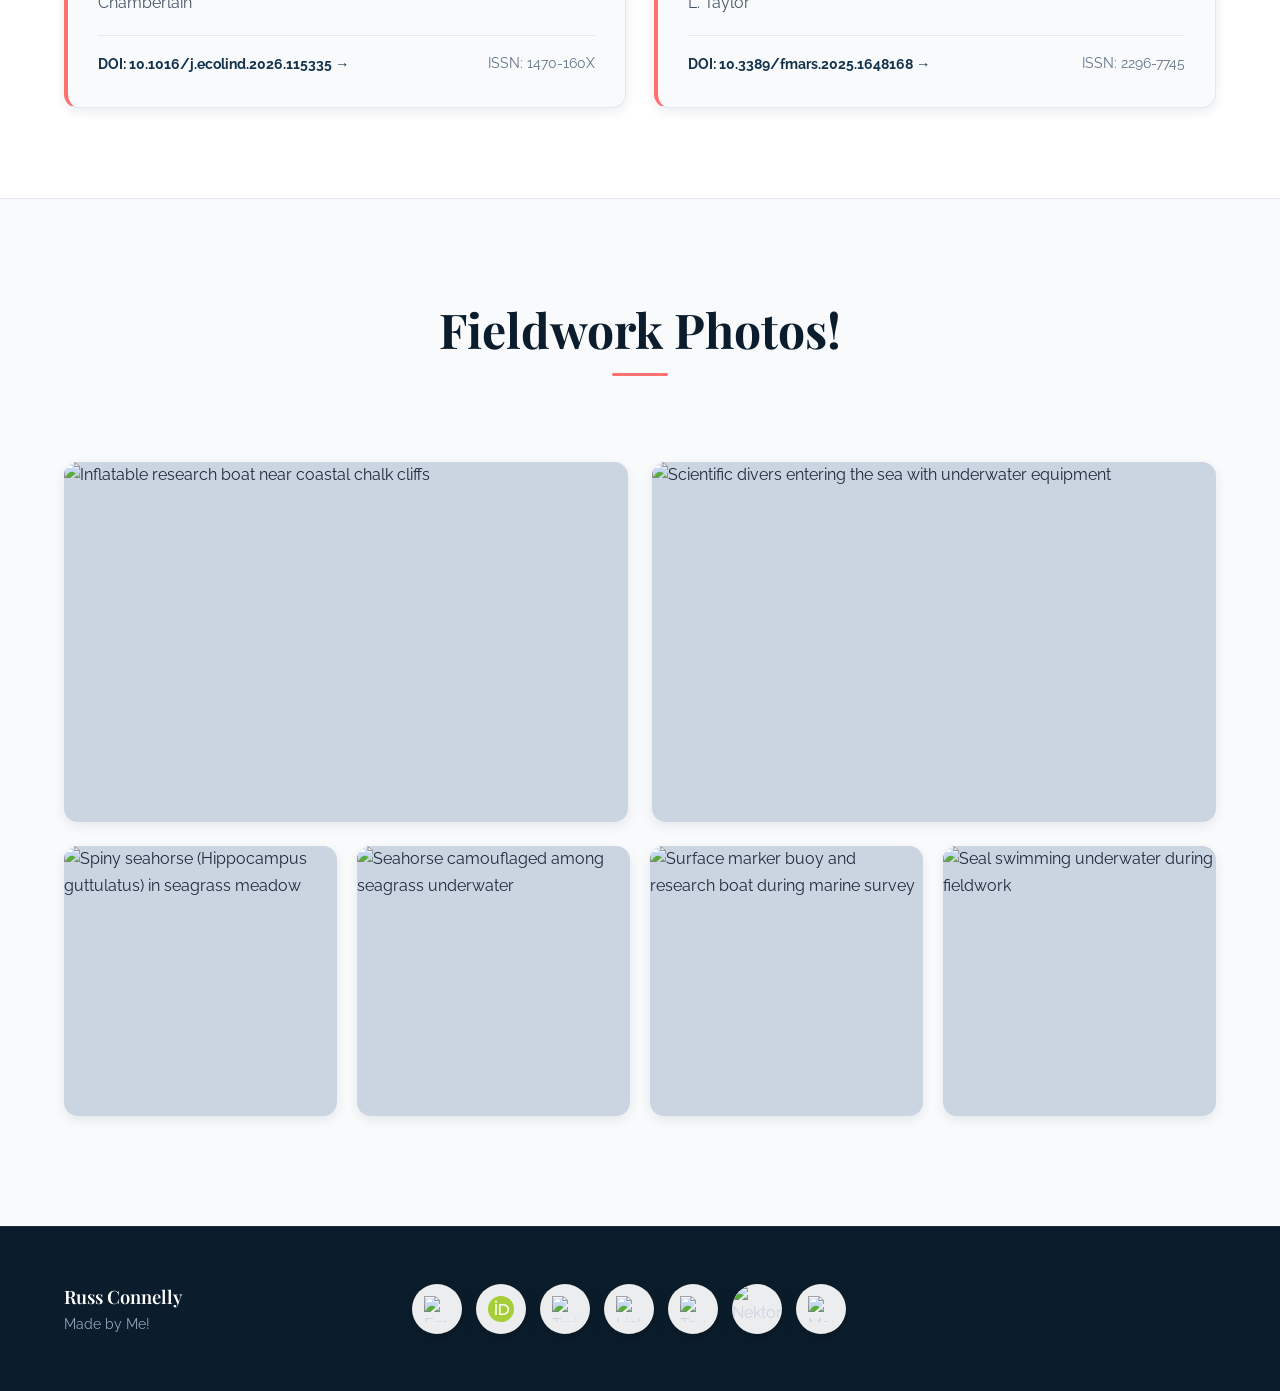
==== commit e8bb1e10: "Add Publications section, ORCID, and full SEO & LLM optimization" ====
--- a/index.html
+++ b/index.html
@@ -3,9 +3,13 @@
 <head>
   <meta charset="utf-8">
   <meta name="viewport" content="width=device-width, initial-scale=1.0">
-  <meta name="keywords" content="Marine biology, oceanography, marine ecosystems, marine conservation, marine organisms, marine biodiversity, coral reefs, deep-sea life, marine pollution, marine habitats, marine research, marine biologist, aquatic life, marine science, marine wildlife, coastal ecosystems, ocean conservation, marine animals, marine ecosystems threats, marine life protection, marine species, ocean acidification, marine biology courses, marine mammals, marine biology jobs, marine biology degree, ocean exploration, marine biology careers, marine life diversity, underwater ecosystems, marine ecology, marine biology programs, ocean habitat, marine biology salary, marine biology internships, marine biology research, marine life conservation, sustainable fisheries, endangered marine species, oceanic lifeforms, marine biology graduate programs, marine biology fieldwork, marine food chains, marine plankton, marine ecosystems health, coastal marine life, ocean pollution, marine invertebrates, oceanography degree, climate change impact on oceans, Marine biology UK, marine biology degree UK, University of Essex marine biology, marine biology courses UK, marine biology research UK, UK marine ecosystems, marine conservation UK, marine biology jobs UK, UK coastal ecosystems, UK marine species, Essex marine biology, marine science UK, UK marine biodiversity, marine biology PhD UK, marine life UK, marine biology internships UK, marine research institutes UK, University of Essex marine science, UK oceanography programs, marine habitats UK, UK marine mammals, UK ocean acidification, marine biology fieldwork UK, University of Essex marine conservation, UK coastal marine life, UK marine wildlife, marine biology graduate programs UK, Essex university ocean research, UK marine biology research centres, marine biology scholarships UK, marine biology Essex degree, UK deep-sea ecosystems, UK marine pollution, marine biologist salary UK, marine biology societies UK, UK oceanic lifeforms, marine biology master's UK, marine science courses UK, marine biodiversity Essex, University of Essex environmental science, marine biology career paths UK, UK marine science conferences, UK underwater ecosystems, UK marine life protection, University of Essex marine internships, UK marine biologist training, Essex marine research programs, UK marine food chains, UK sustainable fisheries, marine biology research UK universities">
-  <meta name="description" content="Welcome to my site! Here I will share with you what I've been up to in my PhD in Marine Biology!">
-  <title>Russ Connelly - Marine Biologist</title>
+  <meta name="author" content="Russell B. Connelly">
+  <meta name="keywords" content="Russ Connelly, Russell Connelly, Russell B. Connelly, Marine Biologist, University of Essex, UK seahorse research, Hippocampus guttulatus, Passive Acoustic Monitoring, PAM, environmental DNA, eDNA, Structure-from-Motion photogrammetry, Weddell Sea cryonotothenioid nesting sites, Taylor Lab, Marine Technology Research Unit, MTRU, Nekton Mission, scientific diving, PADI Divemaster">
+  <meta name="description" content="Russ Connelly (Russell B. Connelly) is a Marine Biologist and PhD Candidate at the University of Essex specializing in native UK seahorse detection using passive acoustic monitoring (PAM), environmental DNA (eDNA), photogrammetry, and marine technology.">
+  <title>Russ Connelly | Marine Biologist &amp; PhD Researcher (University of Essex)</title>
+
+  <link rel="canonical" href="https://russconnelly.github.io/">
+  <link rel="alternate" type="text/plain" href="https://russconnelly.github.io/llms.txt" title="LLM Context &amp; Profile Summary">
 
   <!-- Google Fonts: Playfair Display & Raleway -->
   <link rel="preconnect" href="https://fonts.googleapis.com">
@@ -16,30 +20,153 @@
   <link rel="stylesheet" href="index.css" media="screen">
 
   <!-- Open Graph / Social Meta -->
-  <meta property="og:title" content="Russ Connelly - Marine Biologist">
-  <meta property="og:description" content="PhD candidate at the University of Essex">
-  <meta property="og:image" content="images/IMG_9740.JPEG">
-  <meta property="og:url" content="https://russconnelly.github.io/Russ-Connelly/">
-  <meta property="og:type" content="website">
+  <meta property="og:title" content="Russ Connelly | Marine Biologist &amp; PhD Researcher">
+  <meta property="og:description" content="PhD Candidate in Marine Biology at the University of Essex researching UK seahorse conservation with passive acoustic monitoring (PAM), eDNA, and marine technologies.">
+  <meta property="og:image" content="https://russconnelly.github.io/images/IMG_9740.JPEG">
+  <meta property="og:url" content="https://russconnelly.github.io/">
+  <meta property="og:type" content="profile">
+  <meta property="profile:first_name" content="Russell">
+  <meta property="profile:last_name" content="Connelly">
+  <meta name="twitter:card" content="summary_large_image">
+  <meta name="twitter:site" content="@RussConnelly_">
+  <meta name="twitter:title" content="Russ Connelly | Marine Biologist &amp; PhD Researcher">
+  <meta name="twitter:description" content="PhD Candidate at the University of Essex researching native UK seahorses via passive acoustic monitoring (PAM) and environmental DNA (eDNA).">
+  <meta name="twitter:image" content="https://russconnelly.github.io/images/IMG_9740.JPEG">
   <meta name="theme-color" content="#0b1d2c">
 
+  <!-- Google Scholar / Highwire Press Academic Citation Meta Tags -->
+  <meta name="citation_author" content="Connelly, Russell B.">
+  <meta name="citation_author_institution" content="University of Essex">
+  <meta name="citation_author_orcid" content="0009-0001-5245-0252">
+
+  <!-- Rich JSON-LD Structured Data for Search Engines & LLMs -->
   <script type="application/ld+json">{
     "@context": "https://schema.org",
-    "@type": "Person",
-    "name": "Russ Connelly",
-    "jobTitle": "Marine Biologist & PhD Candidate",
-    "affiliation": {
-      "@type": "Organization",
-      "name": "University of Essex"
-    },
-    "url": "https://russconnelly.github.io/Russ-Connelly/",
-    "sameAs": [
-      "mailto:r.connelly@essex.ac.uk",
-      "https://x.com/RussConnelly_",
-      "https://www.linkedin.com/in/Russ-Connelly/",
-      "https://taylorlab.science/",
-      "https://nektonmission.org/",
-      "https://mtru.uk/"
+    "@graph": [
+      {
+        "@type": "ProfilePage",
+        "@id": "https://russconnelly.github.io/#webpage",
+        "url": "https://russconnelly.github.io/",
+        "name": "Russ Connelly | Marine Biologist & PhD Researcher",
+        "mainEntity": {
+          "@id": "https://russconnelly.github.io/#person"
+        }
+      },
+      {
+        "@type": "Person",
+        "@id": "https://russconnelly.github.io/#person",
+        "name": "Russ Connelly",
+        "alternateName": [
+          "Russell Connelly",
+          "Russell B. Connelly"
+        ],
+        "jobTitle": "Marine Biologist & PhD Candidate",
+        "description": "Marine Biologist completing a PhD at the University of Essex on the detection of native UK seahorse species using passive acoustic monitoring (PAM) and environmental DNA (eDNA).",
+        "url": "https://russconnelly.github.io/",
+        "image": "https://russconnelly.github.io/images/IMG_9740.JPEG",
+        "email": "mailto:r.connelly@essex.ac.uk",
+        "affiliation": {
+          "@type": "CollegeOrUniversity",
+          "name": "University of Essex",
+          "url": "https://www.essex.ac.uk/"
+        },
+        "alumniOf": {
+          "@type": "CollegeOrUniversity",
+          "name": "University of Essex",
+          "url": "https://www.essex.ac.uk/"
+        },
+        "memberOf": [
+          {
+            "@type": "ResearchOrganization",
+            "name": "Taylor Lab",
+            "url": "https://taylorlab.science/"
+          },
+          {
+            "@type": "ResearchOrganization",
+            "name": "Marine Technology Research Unit (MTRU)",
+            "url": "https://mtru.uk/"
+          },
+          {
+            "@type": "Organization",
+            "name": "Nekton Mission",
+            "url": "https://nektonmission.org/"
+          }
+        ],
+        "award": [
+          "University of Essex Environmental and Conservation Prize",
+          "PADI Divemaster"
+        ],
+        "knowsAbout": [
+          "Marine Biology",
+          "Passive Acoustic Monitoring (PAM)",
+          "Environmental DNA (eDNA)",
+          "UK Seahorse Conservation (Hippocampus guttulatus)",
+          "Structure-from-Motion Photogrammetry",
+          "Scientific Diving",
+          "Southern Ocean Fishes & Cryonotothenioid Nesting Sites",
+          "R Programming",
+          "Python",
+          "GIS and Fisheries Management",
+          "Machine Learning and AI in Marine Science"
+        ],
+        "sameAs": [
+          "https://orcid.org/0009-0001-5245-0252",
+          "https://x.com/RussConnelly_",
+          "https://www.linkedin.com/in/Russ-Connelly/",
+          "https://github.com/RussConnelly",
+          "https://taylorlab.science/",
+          "https://nektonmission.org/",
+          "https://mtru.uk/"
+        ]
+      },
+      {
+        "@type": "ScholarlyArticle",
+        "headline": "Interchangeability of structure-from-motion platforms in marine monitoring",
+        "name": "Interchangeability of structure-from-motion platforms in marine monitoring",
+        "datePublished": "2026-09",
+        "identifier": {
+          "@type": "PropertyValue",
+          "propertyID": "DOI",
+          "value": "10.1016/j.ecolind.2026.115335"
+        },
+        "url": "https://doi.org/10.1016/j.ecolind.2026.115335",
+        "sameAs": "https://doi.org/10.1016/j.ecolind.2026.115335",
+        "isPartOf": {
+          "@type": "Periodical",
+          "name": "Ecological Indicators",
+          "issn": "1470-160X"
+        },
+        "author": [
+          { "@type": "Person", "name": "Jessica L. Rhodes" },
+          { "@id": "https://russconnelly.github.io/#person", "name": "Russell B. Connelly" },
+          { "@type": "Person", "name": "Boyd A. McKew" },
+          { "@type": "Person", "name": "Jon Chamberlain" }
+        ]
+      },
+      {
+        "@type": "ScholarlyArticle",
+        "headline": "A finding of maintained cryonotothenioid nesting sites in the Western Weddell Sea",
+        "name": "A finding of maintained cryonotothenioid nesting sites in the Western Weddell Sea",
+        "datePublished": "2025-10-29",
+        "identifier": {
+          "@type": "PropertyValue",
+          "propertyID": "DOI",
+          "value": "10.3389/fmars.2025.1648168"
+        },
+        "url": "https://doi.org/10.3389/fmars.2025.1648168",
+        "sameAs": "https://doi.org/10.3389/fmars.2025.1648168",
+        "isPartOf": {
+          "@type": "Periodical",
+          "name": "Frontiers in Marine Science",
+          "issn": "2296-7745"
+        },
+        "author": [
+          { "@id": "https://russconnelly.github.io/#person", "name": "Russell B. Connelly" },
+          { "@type": "Person", "name": "Lucy C. Woodall" },
+          { "@type": "Person", "name": "Alex David Rogers" },
+          { "@type": "Person", "name": "Michelle L. Taylor" }
+        ]
+      }
     ]
   }</script>
 </head>
@@ -61,6 +188,7 @@
           <li><a href="#sec-55c2">Main</a></li>
           <li><a href="#sec-413a">About</a></li>
           <li><a href="#sec-7f2e">Skills</a></li>
+          <li><a href="#publications">Publications</a></li>
           <li><a href="#sec-f798">Fieldwork Photos</a></li>
         </ul>
       </nav>
@@ -71,7 +199,7 @@
   <section class="hero-section" id="sec-55c2">
     <div class="hero-content">
       <div class="hero-avatar-wrap">
-        <img class="hero-avatar" src="images/IMG_9740.JPEG" alt="Russ Connelly">
+        <img class="hero-avatar" src="images/IMG_9740.JPEG" alt="Russ Connelly - Marine Biologist">
       </div>
       <h1 class="hero-title">Russ Connelly</h1>
       <p class="hero-subtitle">
@@ -83,6 +211,12 @@
       <div class="social-links" aria-label="Social and Affiliation Links">
         <a class="social-btn" href="mailto:r.connelly@essex.ac.uk" title="Email">
           <img src="images/646094.png" alt="Email">
+        </a>
+        <a class="social-btn" href="https://orcid.org/0009-0001-5245-0252" target="_blank" rel="noopener" title="ORCID: 0009-0001-5245-0252">
+          <svg viewBox="0 0 256 256" aria-label="ORCID" role="img">
+            <circle cx="128" cy="128" r="128" fill="#A6CE39"/>
+            <path fill="#FFFFFF" d="M86.3 186.2H70.9V79.1h15.4v107.1zM108.9 79.1h41.6c39.6 0 57 28.3 57 53.6 0 27.5-21.5 53.6-56.8 53.6h-41.8V79.1zm15.4 93.3h24.5c34.9 0 42.9-26.5 42.9-39.7 0-21.5-13.7-39.7-43.7-39.7h-23.7v79.4zM88.7 56.8c0 5.5-4.5 10.1-10.1 10.1s-10.1-4.6-10.1-10.1c0-5.6 4.5-10.1 10.1-10.1s10.1 4.6 10.1 10.1z"/>
+          </svg>
         </a>
         <a class="social-btn" href="https://x.com/RussConnelly_" target="_blank" rel="noopener" title="Twitter / X">
           <img src="images/11823292.png" alt="Twitter / X">
@@ -169,6 +303,70 @@
     </div>
   </section>
 
+  <!-- Publications Section -->
+  <section class="publications-section" id="publications">
+    <div class="container">
+      <div class="section-header">
+        <h2 class="section-title">Publications</h2>
+        <div class="section-lead">
+          <p>Peer-reviewed journal articles in marine monitoring, photogrammetry, and polar marine ecology.</p>
+        </div>
+      </div>
+
+      <div class="publications-grid">
+        <article class="pub-card" itemscope itemtype="https://schema.org/ScholarlyArticle">
+          <div>
+            <div class="pub-meta">
+              <span class="pub-journal" itemprop="isPartOf">Ecological Indicators</span>
+              <span class="pub-date" itemprop="datePublished">September 2026</span>
+            </div>
+            <h3 class="pub-title" itemprop="headline">
+              <a href="https://doi.org/10.1016/j.ecolind.2026.115335" target="_blank" rel="noopener" itemprop="url">
+                Interchangeability of structure-from-motion platforms in marine monitoring
+              </a>
+            </h3>
+            <p class="pub-authors">
+              Jessica L. Rhodes; <strong>Russell B. Connelly</strong>; Boyd A. McKew; Jon Chamberlain
+            </p>
+          </div>
+          <div class="pub-footer">
+            <a class="pub-doi" href="https://doi.org/10.1016/j.ecolind.2026.115335" target="_blank" rel="noopener">
+              DOI: 10.1016/j.ecolind.2026.115335 &rarr;
+            </a>
+            <a class="pub-issn" href="https://portal.issn.org/resource/ISSN/1470-160X" target="_blank" rel="noopener">
+              ISSN: 1470-160X
+            </a>
+          </div>
+        </article>
+
+        <article class="pub-card" itemscope itemtype="https://schema.org/ScholarlyArticle">
+          <div>
+            <div class="pub-meta">
+              <span class="pub-journal" itemprop="isPartOf">Frontiers in Marine Science</span>
+              <span class="pub-date" itemprop="datePublished">October 2025</span>
+            </div>
+            <h3 class="pub-title" itemprop="headline">
+              <a href="https://doi.org/10.3389/fmars.2025.1648168" target="_blank" rel="noopener" itemprop="url">
+                A finding of maintained cryonotothenioid nesting sites in the Western Weddell Sea
+              </a>
+            </h3>
+            <p class="pub-authors">
+              <strong>Russell B. Connelly</strong>; Lucy C. Woodall; Alex David Rogers; Michelle L. Taylor
+            </p>
+          </div>
+          <div class="pub-footer">
+            <a class="pub-doi" href="https://doi.org/10.3389/fmars.2025.1648168" target="_blank" rel="noopener">
+              DOI: 10.3389/fmars.2025.1648168 &rarr;
+            </a>
+            <a class="pub-issn" href="https://portal.issn.org/resource/ISSN/2296-7745" target="_blank" rel="noopener">
+              ISSN: 2296-7745
+            </a>
+          </div>
+        </article>
+      </div>
+    </div>
+  </section>
+
   <!-- Fieldwork Photos Section -->
   <section class="gallery-section" id="sec-f798">
     <div class="container">
@@ -221,6 +419,12 @@
       <div class="social-links" aria-label="Footer Social and Affiliation Links">
         <a class="social-btn" href="mailto:r.connelly@essex.ac.uk" title="Email">
           <img src="images/646094.png" alt="Email">
+        </a>
+        <a class="social-btn" href="https://orcid.org/0009-0001-5245-0252" target="_blank" rel="noopener" title="ORCID: 0009-0001-5245-0252">
+          <svg viewBox="0 0 256 256" aria-label="ORCID" role="img">
+            <circle cx="128" cy="128" r="128" fill="#A6CE39"/>
+            <path fill="#FFFFFF" d="M86.3 186.2H70.9V79.1h15.4v107.1zM108.9 79.1h41.6c39.6 0 57 28.3 57 53.6 0 27.5-21.5 53.6-56.8 53.6h-41.8V79.1zm15.4 93.3h24.5c34.9 0 42.9-26.5 42.9-39.7 0-21.5-13.7-39.7-43.7-39.7h-23.7v79.4zM88.7 56.8c0 5.5-4.5 10.1-10.1 10.1s-10.1-4.6-10.1-10.1c0-5.6 4.5-10.1 10.1-10.1s10.1 4.6 10.1 10.1z"/>
+          </svg>
         </a>
         <a class="social-btn" href="https://x.com/RussConnelly_" target="_blank" rel="noopener" title="Twitter / X">
           <img src="images/11823292.png" alt="Twitter / X">
--- a/index.css
+++ b/index.css
@@ -250,13 +250,15 @@
   box-shadow: 0 8px 25px rgba(0, 0, 0, 0.32);
 }
 
-.social-btn img {
+.social-btn img,
+.social-btn svg {
   width: 26px;
   height: 26px;
   object-fit: contain;
 }
 
-.social-btn.social-btn-full img {
+.social-btn.social-btn-full img,
+.social-btn.social-btn-full svg {
   width: 100%;
   height: 100%;
   object-fit: cover;
@@ -467,6 +469,117 @@
   color: var(--color-coral);
   font-size: 1.4rem;
   font-weight: bold;
+}
+
+/* ==========================================================================
+   Publications Section (#publications)
+   ========================================================================== */
+
+.publications-section {
+  padding: 100px 0 90px;
+  background-color: var(--color-white);
+  border-bottom: 1px solid #e2e8f0;
+}
+
+.publications-grid {
+  display: grid;
+  grid-template-columns: repeat(2, 1fr);
+  gap: 28px;
+}
+
+.pub-card {
+  background: var(--color-bg-light);
+  border: 1px solid #e2e8f0;
+  border-left: 4px solid var(--color-coral);
+  border-radius: var(--radius-md);
+  padding: 32px 30px;
+  box-shadow: var(--shadow-sm);
+  display: flex;
+  flex-direction: column;
+  justify-content: space-between;
+  transition: var(--transition);
+}
+
+.pub-card:hover {
+  transform: translateY(-4px);
+  box-shadow: var(--shadow-md);
+  border-color: #cbd5e1;
+  border-left-color: var(--color-coral-hover);
+}
+
+.pub-meta {
+  display: flex;
+  align-items: center;
+  flex-wrap: wrap;
+  gap: 10px;
+  margin-bottom: 14px;
+  font-size: 0.9rem;
+  font-weight: 600;
+  color: var(--color-ocean-mid);
+}
+
+.pub-journal {
+  background: rgba(19, 51, 76, 0.08);
+  color: var(--color-ocean-deep);
+  padding: 4px 12px;
+  border-radius: 999px;
+  font-style: italic;
+}
+
+.pub-date {
+  color: var(--color-text-muted);
+  font-weight: 500;
+}
+
+.pub-title {
+  font-size: 1.35rem;
+  color: var(--color-ocean-deep);
+  margin-bottom: 14px;
+  line-height: 1.35;
+}
+
+.pub-title a:hover {
+  color: var(--color-coral-hover);
+}
+
+.pub-authors {
+  font-size: 0.98rem;
+  color: var(--color-text-muted);
+  margin-bottom: 20px;
+  line-height: 1.6;
+}
+
+.pub-authors strong {
+  color: var(--color-text-dark);
+  font-weight: 700;
+}
+
+.pub-footer {
+  display: flex;
+  align-items: center;
+  justify-content: space-between;
+  flex-wrap: wrap;
+  gap: 12px;
+  padding-top: 16px;
+  border-top: 1px solid #e2e8f0;
+  font-size: 0.9rem;
+}
+
+.pub-doi {
+  display: inline-flex;
+  align-items: center;
+  gap: 6px;
+  color: var(--color-ocean-mid);
+  font-weight: 700;
+}
+
+.pub-doi:hover {
+  color: var(--color-coral-hover);
+}
+
+.pub-issn {
+  color: #64748b;
+  font-size: 0.85rem;
 }
 
 /* ==========================================================================
@@ -686,7 +799,8 @@
     min-height: 460px;
   }
 
-  .skills-grid {
+  .skills-grid,
+  .publications-grid {
     grid-template-columns: 1fr;
   }
 
